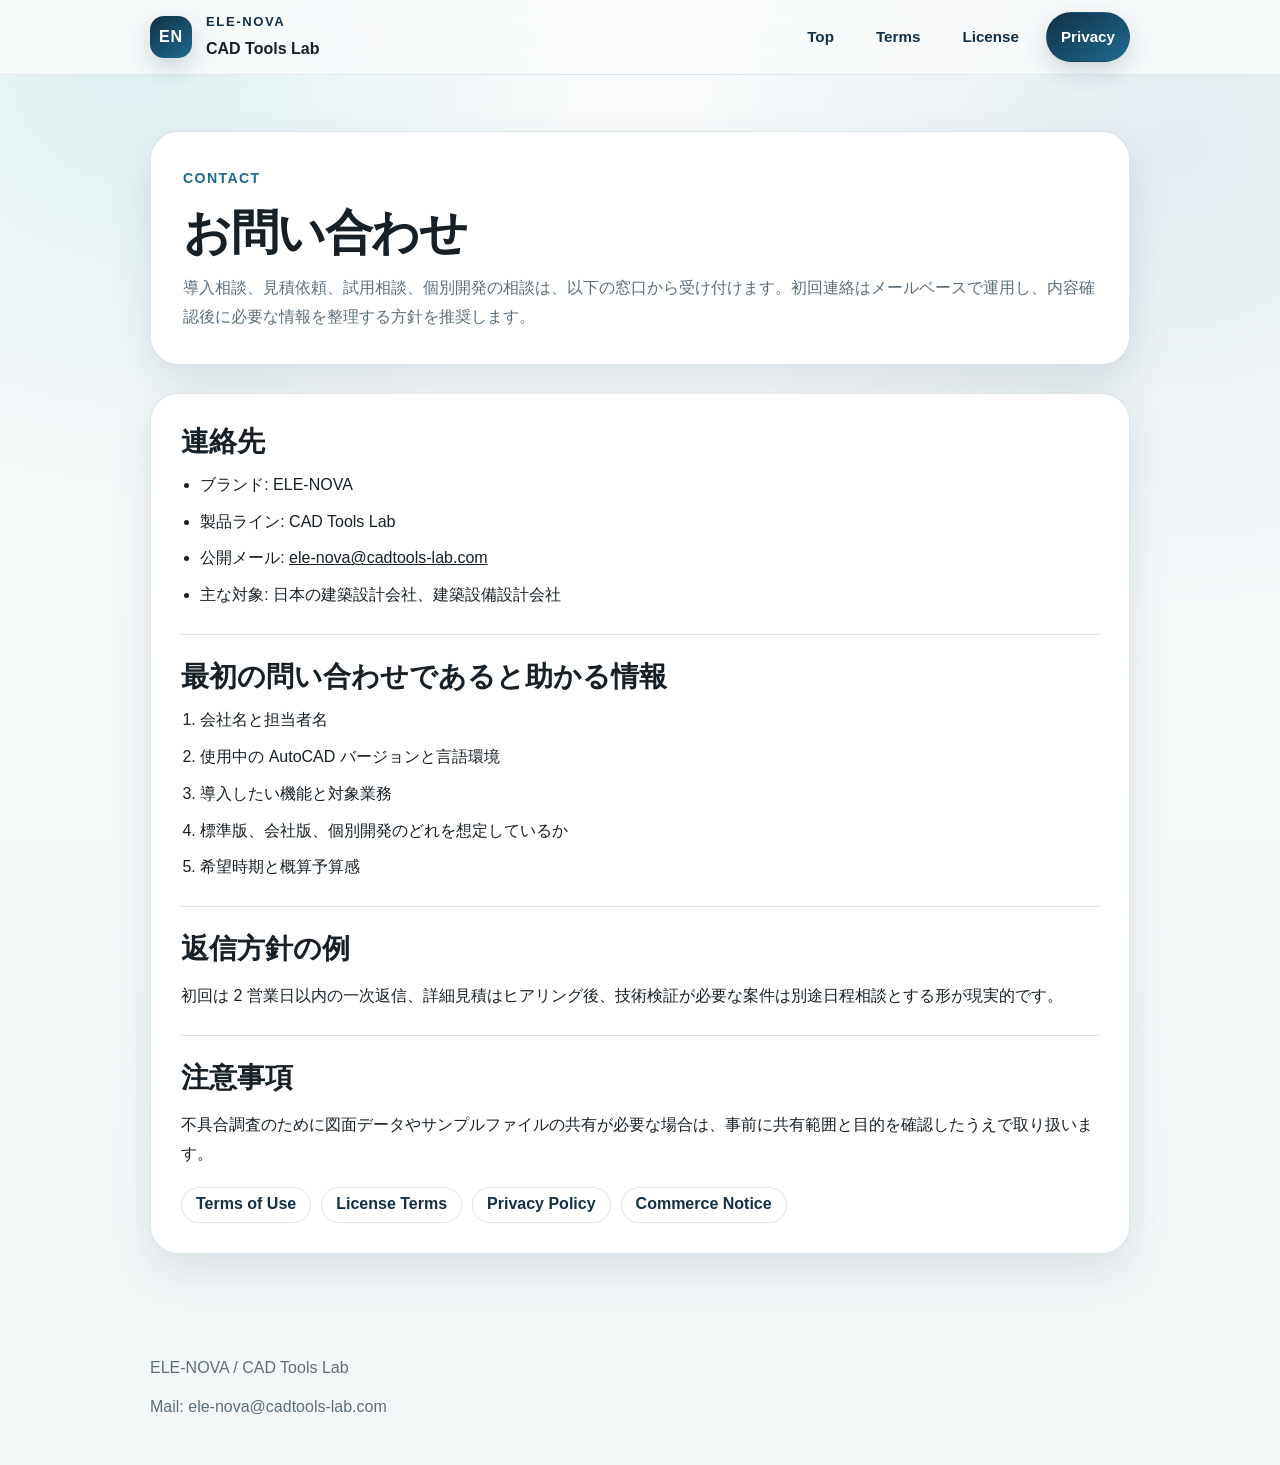
==== contact.html @ 41419b88 "Add files via upload" ====
<!doctype html>
<html lang="ja">
<head>
  <meta charset="utf-8">
  <meta name="viewport" content="width=device-width, initial-scale=1">
  <title>お問い合わせ | CAD Tools Lab</title>
  <meta name="description" content="ELE-NOVA / CAD Tools Lab のお問い合わせ窓口。">
  <link rel="stylesheet" href="legal.css">
</head>
<body>
  <header>
    <div class="shell header-inner">
      <a class="brand" href="index.html" aria-label="CAD Tools Lab top">
        <span class="mark">EN</span>
        <span class="brand-text">
          <span class="brand-parent">ELE-NOVA</span>
          <span class="brand-product">CAD Tools Lab</span>
        </span>
      </a>
      <nav aria-label="Contact navigation">
        <a href="index.html">Top</a>
        <a href="terms.html">Terms</a>
        <a href="license.html">License</a>
        <a class="nav-cta" href="privacy.html">Privacy</a>
      </nav>
    </div>
  </header>

  <main>
    <div class="shell">
      <section class="hero-card">
        <span class="eyebrow">Contact</span>
        <h1>お問い合わせ</h1>
        <p class="lead">導入相談、見積依頼、試用相談、個別開発の相談は、以下の窓口から受け付けます。初回連絡はメールベースで運用し、内容確認後に必要な情報を整理する方針を推奨します。</p>
      </section>

      <section class="content-card">
        <div class="section">
          <h2>連絡先</h2>
          <ul>
            <li>ブランド: ELE-NOVA</li>
            <li>製品ライン: CAD Tools Lab</li>
            <li>公開メール: <a href="mailto:ele-nova@cadtools-lab.com">ele-nova@cadtools-lab.com</a></li>
            <li>主な対象: 日本の建築設計会社、建築設備設計会社</li>
          </ul>
        </div>

        <div class="section">
          <h2>最初の問い合わせであると助かる情報</h2>
          <ol>
            <li>会社名と担当者名</li>
            <li>使用中の AutoCAD バージョンと言語環境</li>
            <li>導入したい機能と対象業務</li>
            <li>標準版、会社版、個別開発のどれを想定しているか</li>
            <li>希望時期と概算予算感</li>
          </ol>
        </div>

        <div class="section">
          <h2>返信方針の例</h2>
          <p>初回は 2 営業日以内の一次返信、詳細見積はヒアリング後、技術検証が必要な案件は別途日程相談とする形が現実的です。</p>
        </div>

        <div class="section">
          <h2>注意事項</h2>
          <p>不具合調査のために図面データやサンプルファイルの共有が必要な場合は、事前に共有範囲と目的を確認したうえで取り扱います。</p>
        </div>

        <div class="footer-links">
          <a href="terms.html">Terms of Use</a>
          <a href="license.html">License Terms</a>
          <a href="privacy.html">Privacy Policy</a>
          <a href="tokutei.html">Commerce Notice</a>
        </div>
      </section>
    </div>
  </main>

  <footer>
    <div class="shell">
      <div>ELE-NOVA / CAD Tools Lab</div>
      <div>Mail: ele-nova@cadtools-lab.com</div>
    </div>
  </footer>
</body>
</html>
---- legal.css ----
:root {
  --bg: #f4f7f8;
  --panel: #ffffff;
  --ink: #172026;
  --muted: #5c6e79;
  --line: #d6e0e5;
  --navy: #123047;
  --blue: #1e6b8f;
  --cyan: #28a0a8;
  --soft: #eaf2f4;
  --warn: #8a5b00;
  --shadow: 0 18px 44px rgba(18, 48, 71, 0.12);
}

* { box-sizing: border-box; }
html { scroll-behavior: smooth; }
body {
  margin: 0;
  color: var(--ink);
  background:
    radial-gradient(circle at 10% 4%, rgba(40, 160, 168, 0.12), transparent 28rem),
    radial-gradient(circle at 92% 10%, rgba(30, 107, 143, 0.10), transparent 30rem),
    linear-gradient(180deg, #f9fbfc 0%, var(--bg) 100%);
  font-family: "Yu Gothic", "BIZ UDPGothic", "Hiragino Kaku Gothic ProN", sans-serif;
  line-height: 1.8;
}

a { color: inherit; }
.shell { width: min(980px, calc(100% - 36px)); margin: 0 auto; }

header {
  position: sticky;
  top: 0;
  z-index: 10;
  backdrop-filter: blur(14px);
  background: rgba(249, 251, 252, 0.9);
  border-bottom: 1px solid rgba(214, 224, 229, 0.75);
}

.header-inner {
  min-height: 74px;
  display: flex;
  align-items: center;
  justify-content: space-between;
  gap: 24px;
}

.brand {
  display: inline-flex;
  align-items: center;
  gap: 14px;
  text-decoration: none;
}

.mark {
  width: 42px;
  height: 42px;
  border-radius: 14px;
  display: grid;
  place-items: center;
  background: linear-gradient(145deg, var(--navy), var(--blue));
  color: #fff;
  font-weight: 700;
  letter-spacing: 0.06em;
  box-shadow: 0 10px 24px rgba(18, 48, 71, 0.2);
}

.brand-text {
  display: flex;
  flex-direction: column;
  gap: 2px;
}

.brand-parent {
  font-size: 0.82rem;
  font-weight: 700;
  letter-spacing: 0.12em;
  color: var(--navy);
}

.brand-product {
  font-size: 1rem;
  font-weight: 700;
}

nav {
  display: flex;
  align-items: center;
  flex-wrap: wrap;
  justify-content: flex-end;
  gap: 12px;
}

nav a {
  text-decoration: none;
  color: var(--navy);
  font-weight: 700;
  font-size: 0.95rem;
  padding: 10px 14px;
  border-radius: 999px;
  border: 1px solid transparent;
}

nav a:hover {
  background: rgba(18, 48, 71, 0.06);
  border-color: rgba(18, 48, 71, 0.12);
}

.nav-cta {
  color: #fff;
  background: linear-gradient(145deg, var(--navy), var(--blue));
  box-shadow: 0 10px 24px rgba(18, 48, 71, 0.18);
}

main { padding: 56px 0 72px; }

.hero-card,
.content-card {
  background: var(--panel);
  border: 1px solid rgba(214, 224, 229, 0.85);
  border-radius: 28px;
  box-shadow: var(--shadow);
}

.hero-card {
  padding: 32px;
  margin-bottom: 28px;
}

.eyebrow {
  display: inline-flex;
  align-items: center;
  gap: 8px;
  color: var(--blue);
  font-size: 0.88rem;
  font-weight: 700;
  text-transform: uppercase;
  letter-spacing: 0.1em;
}

h1 {
  margin: 12px 0 14px;
  font-size: clamp(2rem, 4vw, 3rem);
  line-height: 1.15;
  letter-spacing: -0.03em;
}

h2 {
  margin: 0 0 10px;
  font-size: clamp(1.35rem, 2.2vw, 1.8rem);
  line-height: 1.25;
}

h3 {
  margin: 0 0 10px;
  font-size: 1.02rem;
}

p.lead {
  margin: 0;
  color: var(--muted);
  max-width: 58rem;
}

.meta {
  margin-top: 18px;
  display: flex;
  flex-wrap: wrap;
  gap: 10px;
}

.badge {
  display: inline-flex;
  align-items: center;
  min-height: 36px;
  padding: 0 14px;
  border-radius: 999px;
  font-size: 0.9rem;
  font-weight: 700;
  color: var(--navy);
  background: var(--soft);
  border: 1px solid rgba(18, 48, 71, 0.08);
}

.content-card {
  padding: 30px;
}

.section + .section {
  margin-top: 24px;
  padding-top: 24px;
  border-top: 1px solid var(--line);
}

ul, ol {
  margin: 12px 0 0;
  padding-left: 1.2rem;
}

li + li { margin-top: 8px; }

.callout {
  margin-top: 18px;
  padding: 16px 18px;
  border-radius: 18px;
  background: #f7fbfc;
  border: 1px solid rgba(30, 107, 143, 0.14);
}

.warn {
  background: #fff8eb;
  border-color: rgba(138, 91, 0, 0.18);
}

.footer-links {
  margin-top: 18px;
  display: flex;
  flex-wrap: wrap;
  gap: 10px;
}

.footer-links a {
  display: inline-flex;
  align-items: center;
  min-height: 36px;
  padding: 0 14px;
  border-radius: 999px;
  border: 1px solid rgba(18, 48, 71, 0.12);
  background: #fff;
  text-decoration: none;
  font-weight: 700;
  color: var(--navy);
}

footer {
  padding: 28px 0 44px;
  color: var(--muted);
}

footer .shell {
  display: grid;
  gap: 10px;
}

@media (max-width: 720px) {
  .header-inner {
    min-height: auto;
    padding: 14px 0;
    align-items: flex-start;
    flex-direction: column;
  }

  nav {
    justify-content: flex-start;
  }

  .hero-card,
  .content-card {
    border-radius: 22px;
    padding: 22px;
  }
}
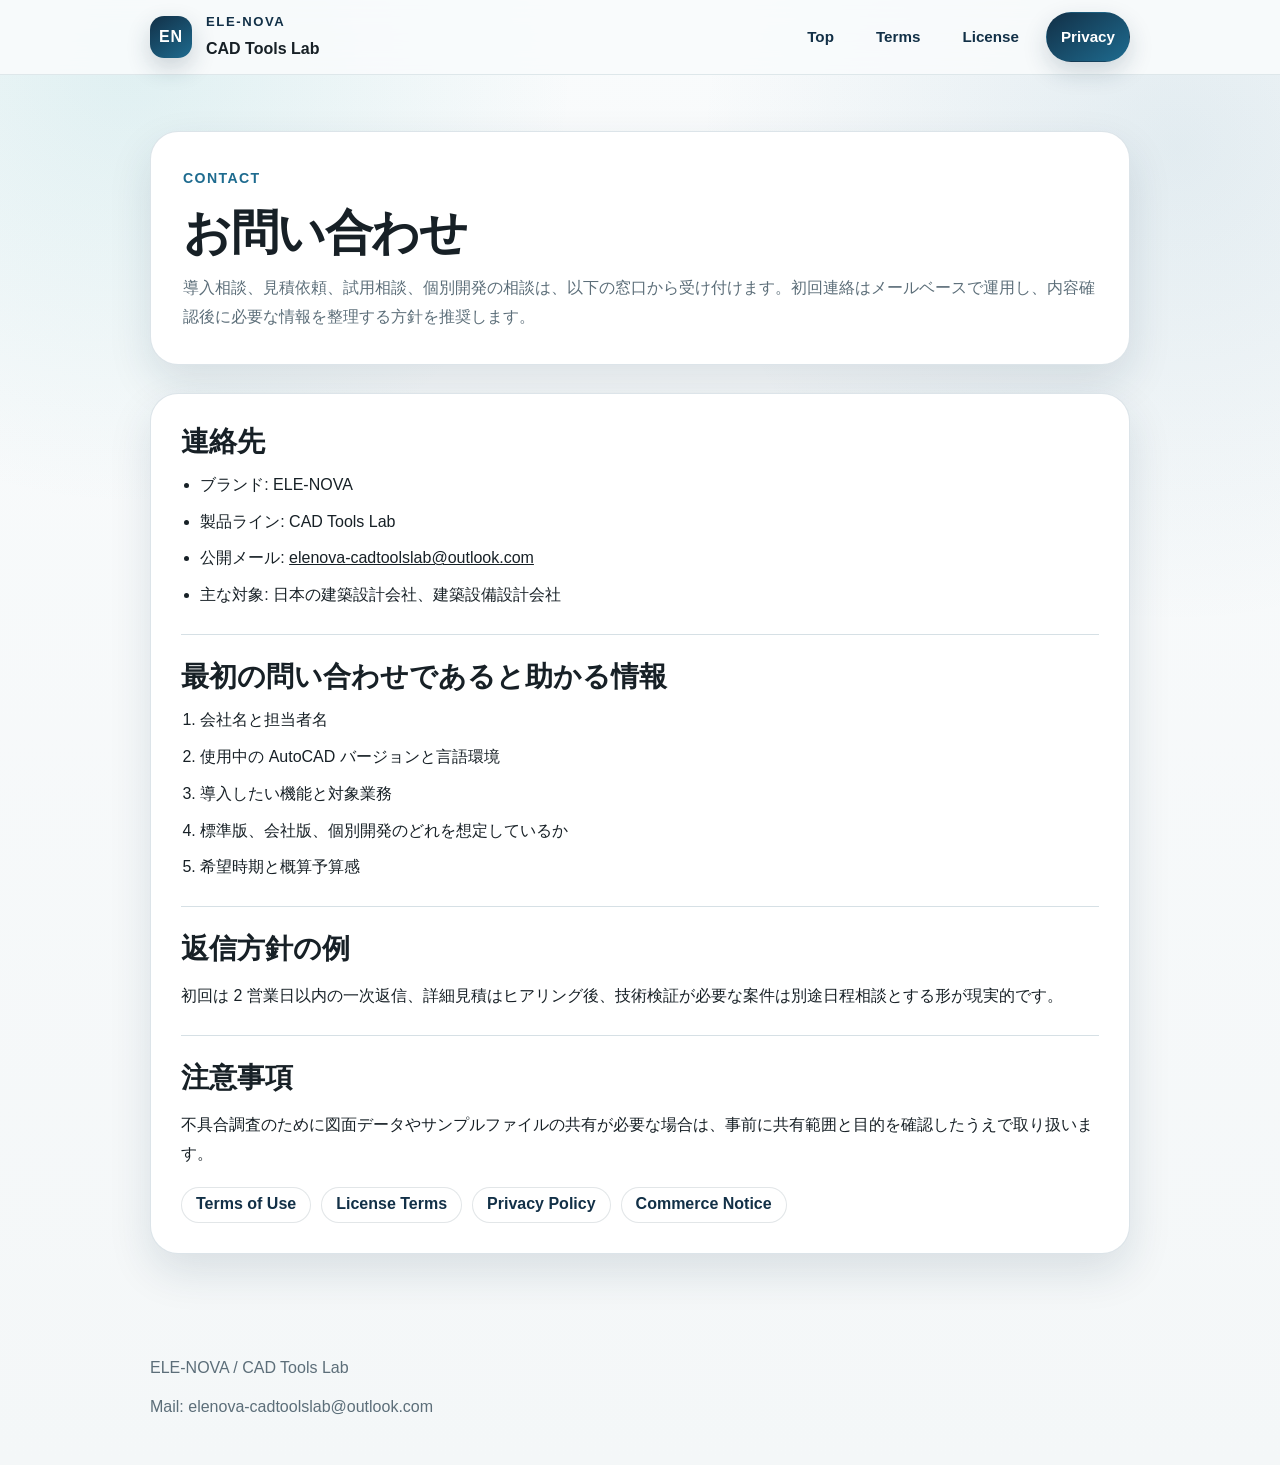
==== commit bc83dd10: "Add files via upload" ====
--- a/contact.html
+++ b/contact.html
@@ -40,7 +40,7 @@
           <ul>
             <li>ブランド: ELE-NOVA</li>
             <li>製品ライン: CAD Tools Lab</li>
-            <li>公開メール: <a href="mailto:ele-nova@cadtools-lab.com">ele-nova@cadtools-lab.com</a></li>
+            <li>公開メール: <a href="mailto:elenova-cadtoolslab@outlook.com">elenova-cadtoolslab@outlook.com</a></li>
             <li>主な対象: 日本の建築設計会社、建築設備設計会社</li>
           </ul>
         </div>
@@ -79,7 +79,7 @@
   <footer>
     <div class="shell">
       <div>ELE-NOVA / CAD Tools Lab</div>
-      <div>Mail: ele-nova@cadtools-lab.com</div>
+      <div>Mail: elenova-cadtoolslab@outlook.com</div>
     </div>
   </footer>
 </body>
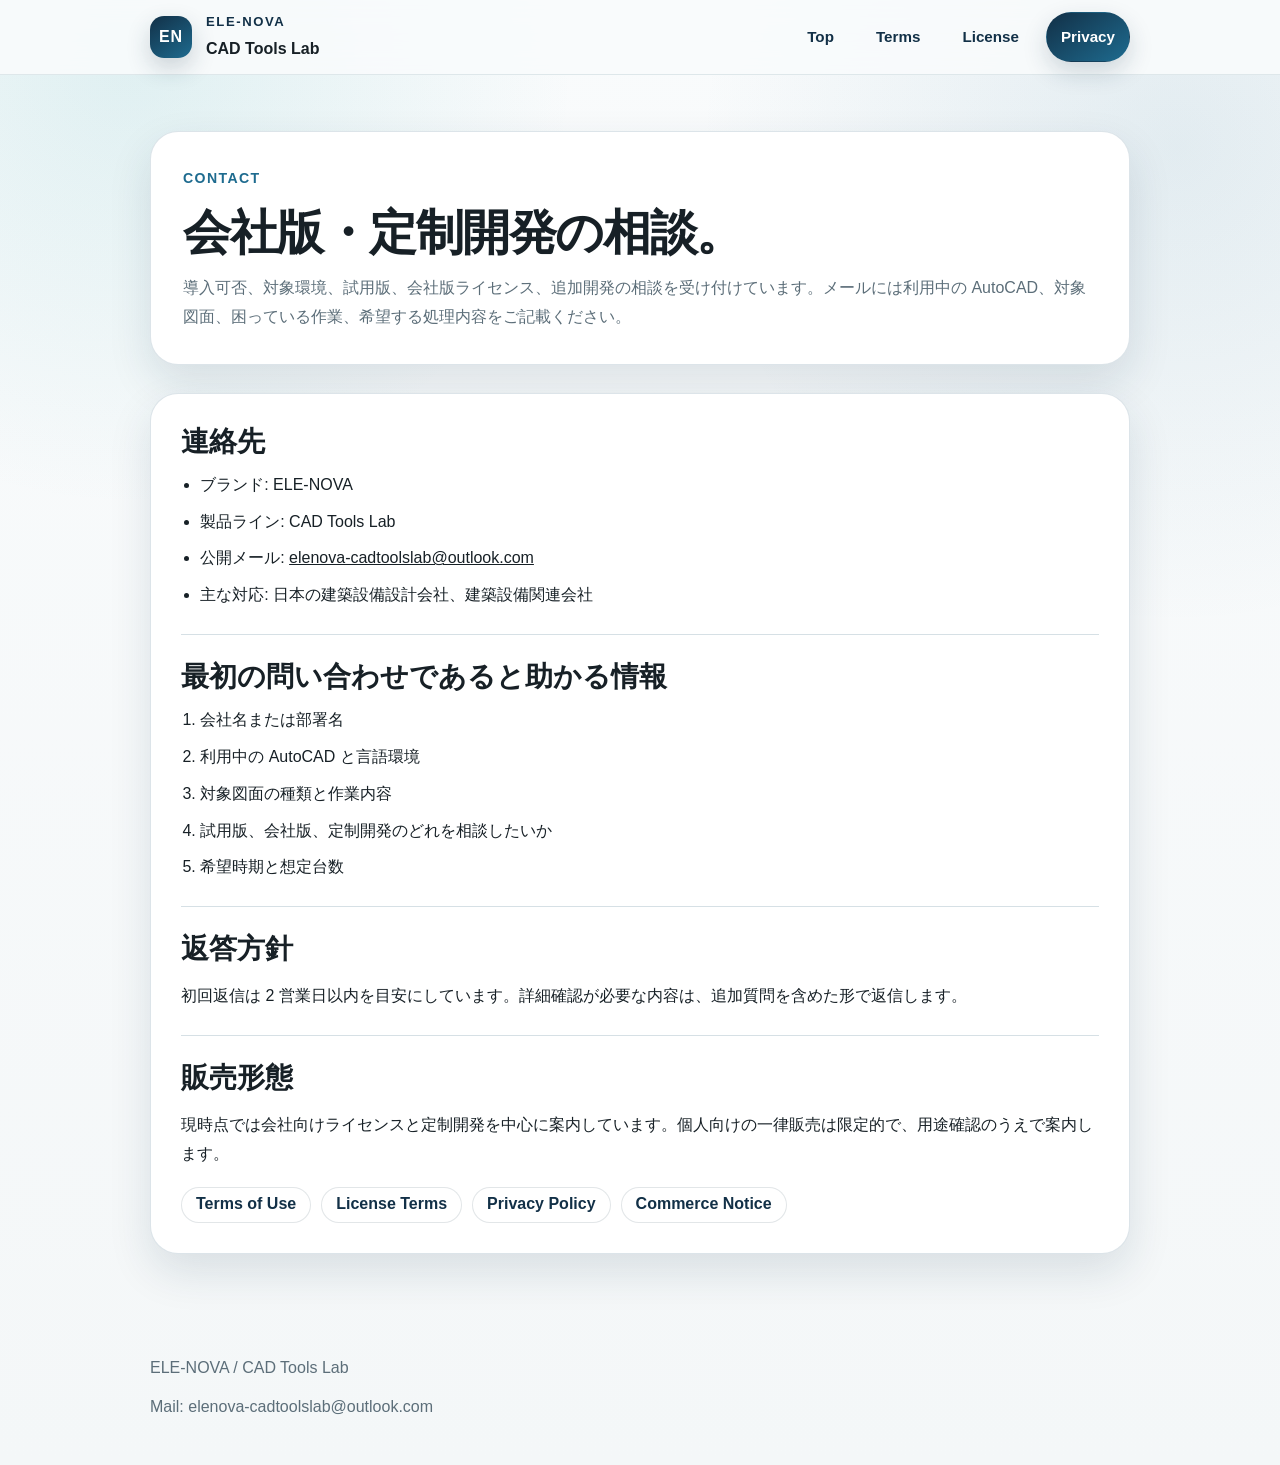
==== commit 55b7622c: "Add files via upload" ====
--- a/contact.html
+++ b/contact.html
@@ -4,7 +4,7 @@
   <meta charset="utf-8">
   <meta name="viewport" content="width=device-width, initial-scale=1">
   <title>お問い合わせ | CAD Tools Lab</title>
-  <meta name="description" content="ELE-NOVA / CAD Tools Lab のお問い合わせ窓口。">
+  <meta name="description" content="ELE-NOVA / CAD Tools Lab の会社版、試用版、定制開発に関する問い合わせ窓口。">
   <link rel="stylesheet" href="legal.css">
 </head>
 <body>
@@ -30,8 +30,8 @@
     <div class="shell">
       <section class="hero-card">
         <span class="eyebrow">Contact</span>
-        <h1>お問い合わせ</h1>
-        <p class="lead">導入相談、見積依頼、試用相談、個別開発の相談は、以下の窓口から受け付けます。初回連絡はメールベースで運用し、内容確認後に必要な情報を整理する方針を推奨します。</p>
+        <h1>会社版・定制開発の相談。</h1>
+        <p class="lead">導入可否、対象環境、試用版、会社版ライセンス、追加開発の相談を受け付けています。メールには利用中の AutoCAD、対象図面、困っている作業、希望する処理内容をご記載ください。</p>
       </section>
 
       <section class="content-card">
@@ -41,29 +41,29 @@
             <li>ブランド: ELE-NOVA</li>
             <li>製品ライン: CAD Tools Lab</li>
             <li>公開メール: <a href="mailto:elenova-cadtoolslab@outlook.com">elenova-cadtoolslab@outlook.com</a></li>
-            <li>主な対象: 日本の建築設計会社、建築設備設計会社</li>
+            <li>主な対応: 日本の建築設備設計会社、建築設備関連会社</li>
           </ul>
         </div>
 
         <div class="section">
           <h2>最初の問い合わせであると助かる情報</h2>
           <ol>
-            <li>会社名と担当者名</li>
-            <li>使用中の AutoCAD バージョンと言語環境</li>
-            <li>導入したい機能と対象業務</li>
-            <li>標準版、会社版、個別開発のどれを想定しているか</li>
-            <li>希望時期と概算予算感</li>
+            <li>会社名または部署名</li>
+            <li>利用中の AutoCAD と言語環境</li>
+            <li>対象図面の種類と作業内容</li>
+            <li>試用版、会社版、定制開発のどれを相談したいか</li>
+            <li>希望時期と想定台数</li>
           </ol>
         </div>
 
         <div class="section">
-          <h2>返信方針の例</h2>
-          <p>初回は 2 営業日以内の一次返信、詳細見積はヒアリング後、技術検証が必要な案件は別途日程相談とする形が現実的です。</p>
+          <h2>返答方針</h2>
+          <p>初回返信は 2 営業日以内を目安にしています。詳細確認が必要な内容は、追加質問を含めた形で返信します。</p>
         </div>
 
         <div class="section">
-          <h2>注意事項</h2>
-          <p>不具合調査のために図面データやサンプルファイルの共有が必要な場合は、事前に共有範囲と目的を確認したうえで取り扱います。</p>
+          <h2>販売形態</h2>
+          <p>現時点では会社向けライセンスと定制開発を中心に案内しています。個人向けの一律販売は限定的で、用途確認のうえで案内します。</p>
         </div>
 
         <div class="footer-links">
